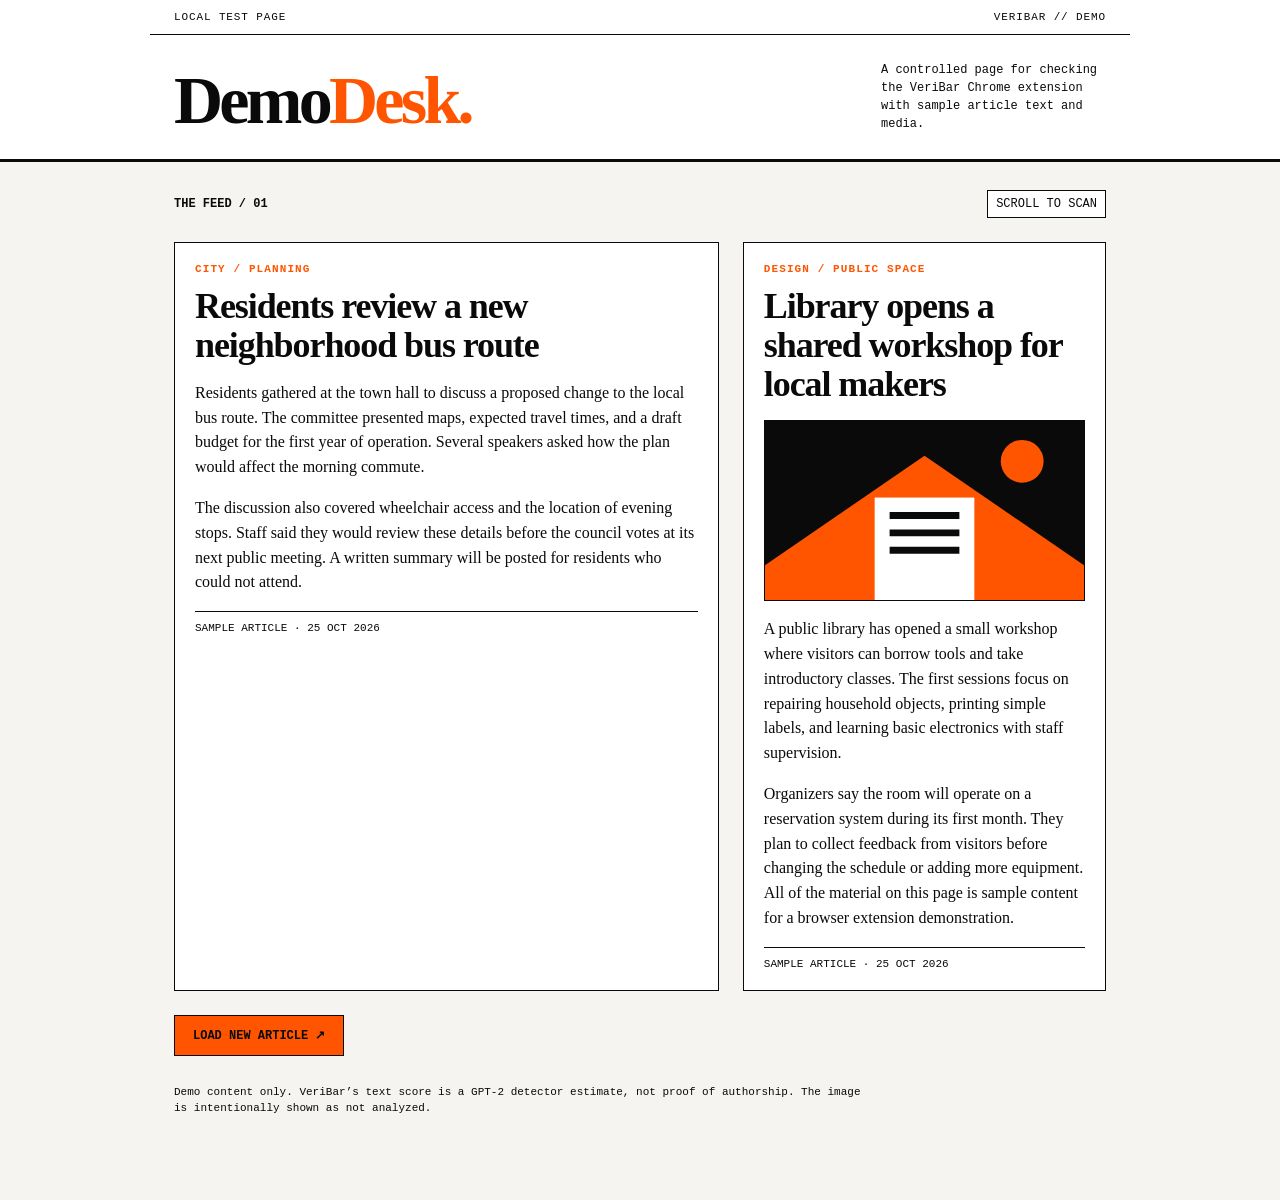
==== demo/index.html @ 5bd2d912 "Submit VeriBar prototype" ====
<!doctype html>
<html lang="en">
<head>
  <meta charset="utf-8">
  <meta name="viewport" content="width=device-width, initial-scale=1">
  <title>VeriBar Demo Desk</title>
  <style>
    :root { color-scheme: light; }
    * { box-sizing: border-box; }
    body { margin: 0; background: #f5f4f0; color: #0a0a0a; font-family: Georgia, serif; }
    header { border-bottom: 3px solid #0a0a0a; background: #fff; }
    .topline, .masthead, main { max-width: 980px; margin: auto; }
    .topline { display: flex; justify-content: space-between; padding: 11px 24px; border-bottom: 1px solid #0a0a0a; font: 11px ui-monospace, monospace; letter-spacing: .08em; }
    .masthead { display: flex; align-items: end; justify-content: space-between; gap: 24px; padding: 26px 24px; }
    h1 { margin: 0; font-size: clamp(38px, 6vw, 68px); line-height: .95; letter-spacing: -.055em; }
    .masthead p { max-width: 225px; margin: 0; font: 12px/1.5 ui-monospace, monospace; }
    .accent { color: #ff5500; }
    main { padding: 28px 24px 70px; }
    .intro { display: flex; justify-content: space-between; align-items: center; gap: 20px; margin-bottom: 24px; font: 12px ui-monospace, monospace; }
    .intro span { border: 1px solid #0a0a0a; padding: 6px 8px; background: #fff; }
    .feed { display: grid; grid-template-columns: minmax(0, 1.5fr) minmax(250px, 1fr); gap: 24px; }
    article { background: #fff; border: 1px solid #0a0a0a; padding: 20px; }
    article:nth-child(3) { grid-column: 1 / -1; }
    .kicker { margin: 0 0 12px; color: #ff5500; font: bold 11px ui-monospace, monospace; letter-spacing: .1em; }
    h2 { margin: 0 0 12px; font-size: clamp(24px, 3vw, 36px); line-height: 1.08; letter-spacing: -.03em; }
    article p:not(.kicker) { font-size: 16px; line-height: 1.55; }
    article img { display: block; width: 100%; height: auto; margin: 16px 0; border: 1px solid #0a0a0a; }
    .byline { border-top: 1px solid #0a0a0a; padding-top: 10px; font: 11px ui-monospace, monospace; }
    button { margin-top: 24px; padding: 12px 18px; border: 1px solid #0a0a0a; border-radius: 0; background: #ff5500; color: #0a0a0a; font: bold 12px ui-monospace, monospace; cursor: pointer; }
    button:focus-visible { outline: 2px solid #0a0a0a; outline-offset: 3px; }
    .disclaimer { max-width: 700px; margin-top: 28px; font: 11px/1.5 ui-monospace, monospace; }
    @media (max-width: 700px) { .feed { grid-template-columns: 1fr; } article:nth-child(3) { grid-column: auto; } .masthead { display: block; } .masthead p { margin-top: 14px; } }
  </style>
</head>
<body>
  <header>
    <div class="topline"><span>LOCAL TEST PAGE</span><span>VERIBAR // DEMO</span></div>
    <div class="masthead"><h1>Demo<span class="accent">Desk.</span></h1><p>A controlled page for checking the VeriBar Chrome extension with sample article text and media.</p></div>
  </header>
  <main>
    <div class="intro"><strong>THE FEED / 01</strong><span>SCROLL TO SCAN</span></div>
    <div class="feed" id="feed">
      <article>
        <p class="kicker">CITY / PLANNING</p>
        <h2>Residents review a new neighborhood bus route</h2>
        <p>Residents gathered at the town hall to discuss a proposed change to the local bus route. The committee presented maps, expected travel times, and a draft budget for the first year of operation. Several speakers asked how the plan would affect the morning commute.</p>
        <p>The discussion also covered wheelchair access and the location of evening stops. Staff said they would review these details before the council votes at its next public meeting. A written summary will be posted for residents who could not attend.</p>
        <div class="byline">SAMPLE ARTICLE · 25 OCT 2026</div>
      </article>
      <article>
        <p class="kicker">DESIGN / PUBLIC SPACE</p>
        <h2>Library opens a shared workshop for local makers</h2>
        <img src="media.svg" alt="Abstract orange and black illustration of a workshop">
        <p>A public library has opened a small workshop where visitors can borrow tools and take introductory classes. The first sessions focus on repairing household objects, printing simple labels, and learning basic electronics with staff supervision.</p>
        <p>Organizers say the room will operate on a reservation system during its first month. They plan to collect feedback from visitors before changing the schedule or adding more equipment. All of the material on this page is sample content for a browser extension demonstration.</p>
        <div class="byline">SAMPLE ARTICLE · 25 OCT 2026</div>
      </article>
    </div>
    <button id="load-more" type="button">LOAD NEW ARTICLE ↗</button>
    <p class="disclaimer">Demo content only. VeriBar’s text score is a GPT-2 detector estimate, not proof of authorship. The image is intentionally shown as not analyzed.</p>
  </main>
  <script>
    document.getElementById('load-more').addEventListener('click', () => {
      const article = document.createElement('article');
      article.innerHTML = '<p class="kicker">COMMUNITY / LEARNING</p><h2>Students map trees around their school</h2><p>A group of students spent the afternoon cataloging trees along the streets near their school. They recorded each location, estimated the canopy width, and compared their notes with a public map. Teachers said the exercise connected classroom work to places students pass every day.</p><p>The group will return next week to check uncertain entries and share its findings with the neighborhood association. The map is a teaching project, and the article is sample text created for this VeriBar product demonstration.</p><div class="byline">NEW SAMPLE ARTICLE · ADDED LIVE</div>';
      document.getElementById('feed').append(article);
      document.getElementById('load-more').disabled = true;
      document.getElementById('load-more').textContent = 'ARTICLE ADDED TO FEED';
      article.scrollIntoView({ behavior: 'smooth', block: 'center' });
    });
  </script>
</body>
</html>
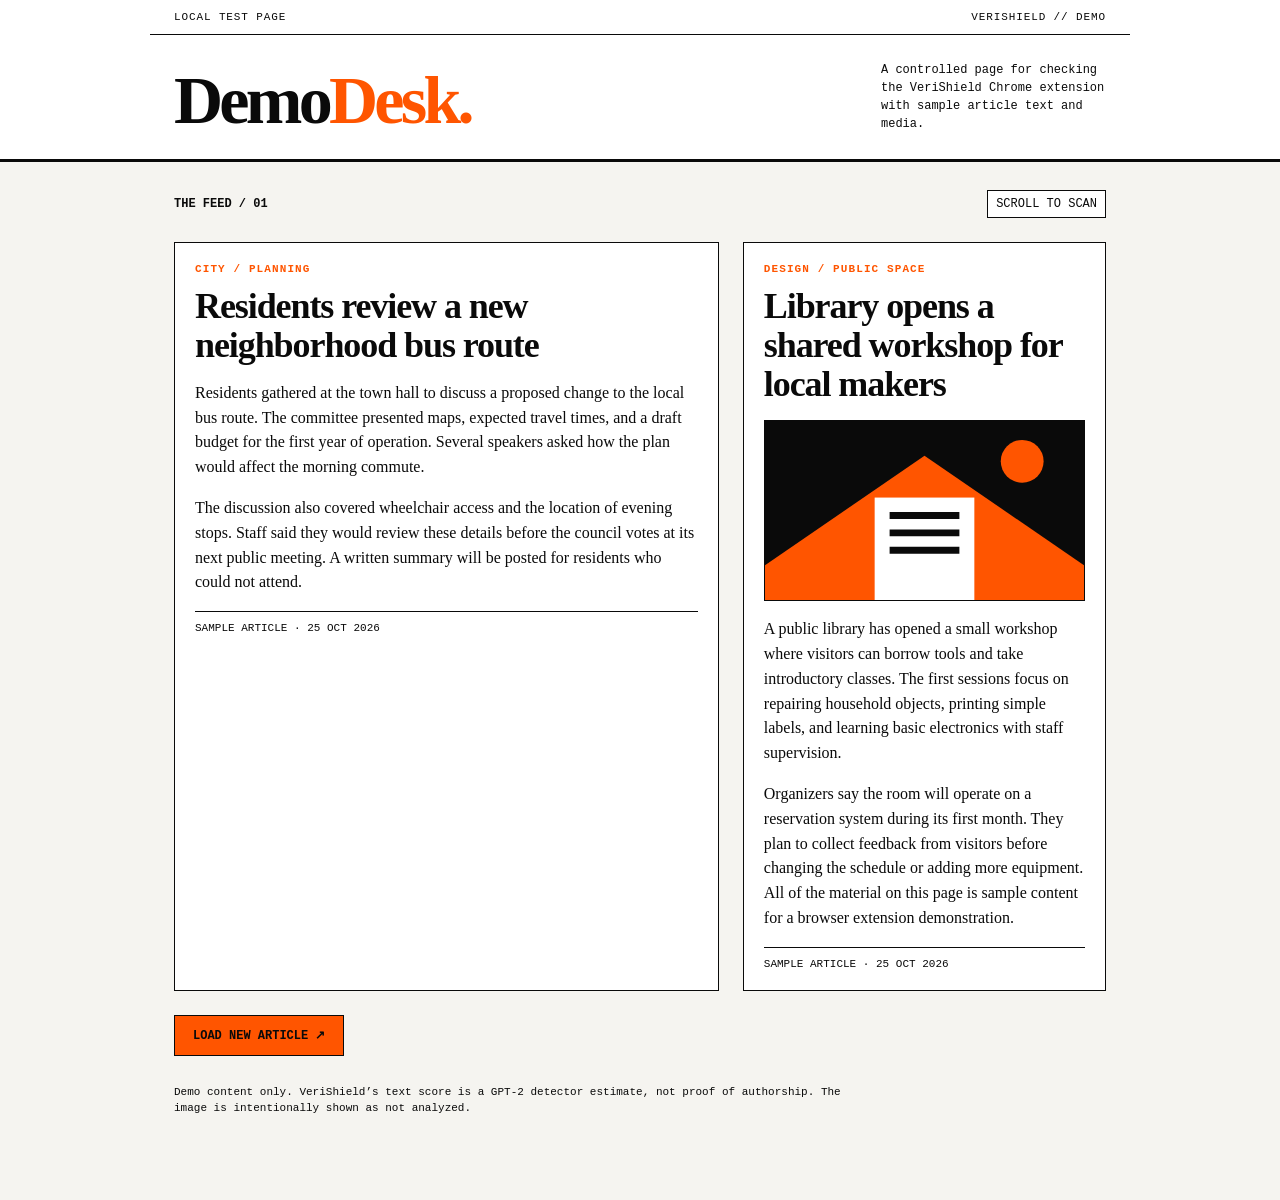
==== commit e1df19e2: "Rename VeriBar branding to VeriShield" ====
--- a/demo/index.html
+++ b/demo/index.html
@@ -3,7 +3,7 @@
 <head>
   <meta charset="utf-8">
   <meta name="viewport" content="width=device-width, initial-scale=1">
-  <title>VeriBar Demo Desk</title>
+  <title>VeriShield Demo Desk</title>
   <style>
     :root { color-scheme: light; }
     * { box-sizing: border-box; }
@@ -34,8 +34,8 @@
 </head>
 <body>
   <header>
-    <div class="topline"><span>LOCAL TEST PAGE</span><span>VERIBAR // DEMO</span></div>
-    <div class="masthead"><h1>Demo<span class="accent">Desk.</span></h1><p>A controlled page for checking the VeriBar Chrome extension with sample article text and media.</p></div>
+    <div class="topline"><span>LOCAL TEST PAGE</span><span>VERISHIELD // DEMO</span></div>
+    <div class="masthead"><h1>Demo<span class="accent">Desk.</span></h1><p>A controlled page for checking the VeriShield Chrome extension with sample article text and media.</p></div>
   </header>
   <main>
     <div class="intro"><strong>THE FEED / 01</strong><span>SCROLL TO SCAN</span></div>
@@ -57,12 +57,12 @@
       </article>
     </div>
     <button id="load-more" type="button">LOAD NEW ARTICLE ↗</button>
-    <p class="disclaimer">Demo content only. VeriBar’s text score is a GPT-2 detector estimate, not proof of authorship. The image is intentionally shown as not analyzed.</p>
+    <p class="disclaimer">Demo content only. VeriShield’s text score is a GPT-2 detector estimate, not proof of authorship. The image is intentionally shown as not analyzed.</p>
   </main>
   <script>
     document.getElementById('load-more').addEventListener('click', () => {
       const article = document.createElement('article');
-      article.innerHTML = '<p class="kicker">COMMUNITY / LEARNING</p><h2>Students map trees around their school</h2><p>A group of students spent the afternoon cataloging trees along the streets near their school. They recorded each location, estimated the canopy width, and compared their notes with a public map. Teachers said the exercise connected classroom work to places students pass every day.</p><p>The group will return next week to check uncertain entries and share its findings with the neighborhood association. The map is a teaching project, and the article is sample text created for this VeriBar product demonstration.</p><div class="byline">NEW SAMPLE ARTICLE · ADDED LIVE</div>';
+      article.innerHTML = '<p class="kicker">COMMUNITY / LEARNING</p><h2>Students map trees around their school</h2><p>A group of students spent the afternoon cataloging trees along the streets near their school. They recorded each location, estimated the canopy width, and compared their notes with a public map. Teachers said the exercise connected classroom work to places students pass every day.</p><p>The group will return next week to check uncertain entries and share its findings with the neighborhood association. The map is a teaching project, and the article is sample text created for this VeriShield product demonstration.</p><div class="byline">NEW SAMPLE ARTICLE · ADDED LIVE</div>';
       document.getElementById('feed').append(article);
       document.getElementById('load-more').disabled = true;
       document.getElementById('load-more').textContent = 'ARTICLE ADDED TO FEED';
